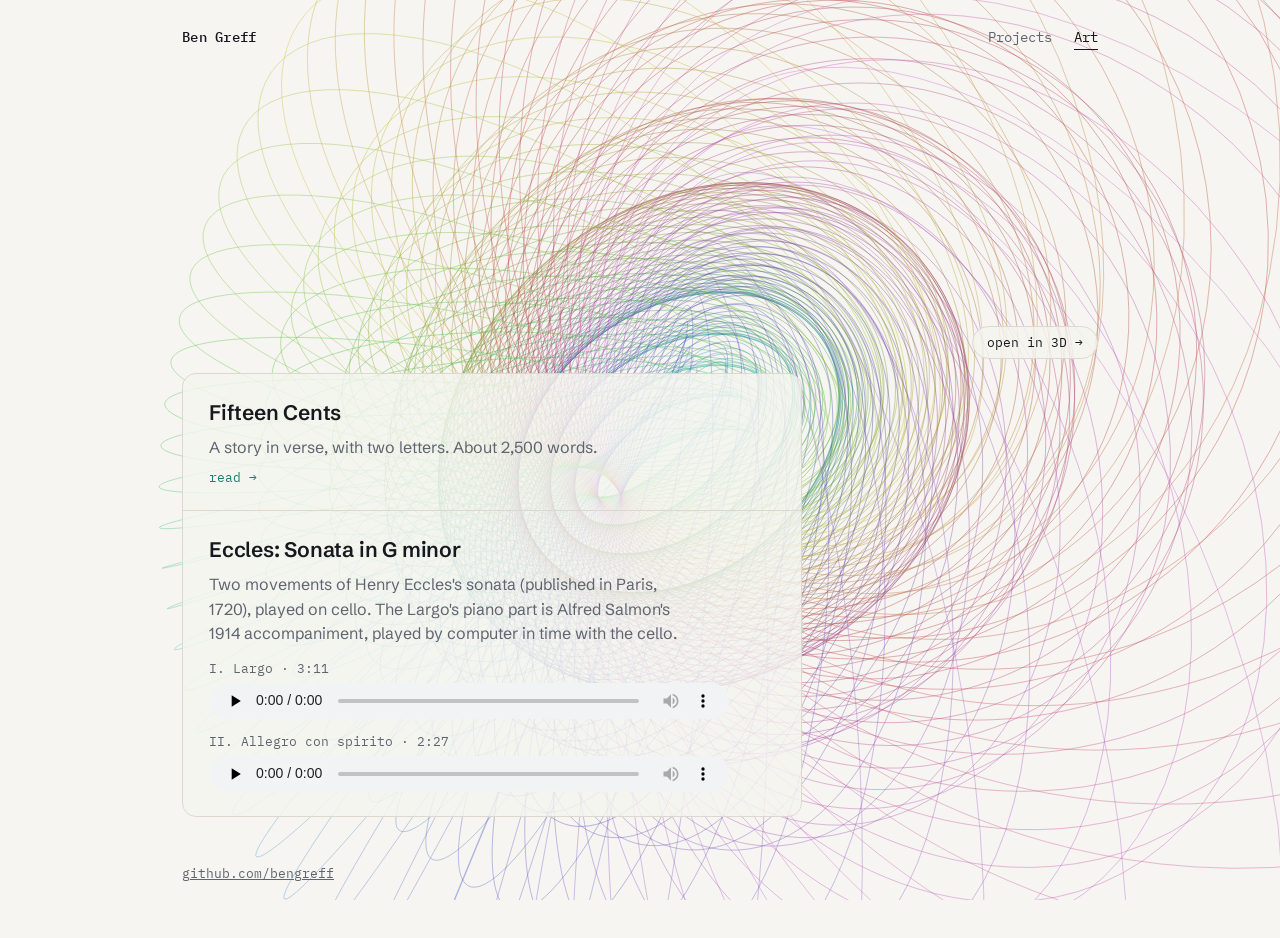
==== art/index.html @ c64afe2f "Rename Fiction & art to Art; add the Eccles cello recordings The section moves from /fiction/ to /ar" ====
<!doctype html>
<html lang="en">
<head>
<meta charset="utf-8">
<meta name="viewport" content="width=device-width, initial-scale=1">
<title>Art · Ben Greff</title>
<meta name="description" content="Art by Ben Greff. Fifteen Cents, a story in verse with two letters, and recordings of Henry Eccles&#x27;s Sonata in G minor on cello.">
<link rel="preconnect" href="https://fonts.googleapis.com">
<link rel="preconnect" href="https://fonts.gstatic.com" crossorigin>
<link rel="stylesheet" href="https://fonts.googleapis.com/css2?family=IBM+Plex+Mono:wght@400;500&family=Schibsted+Grotesk:wght@400;500;600&display=swap">
<link rel="stylesheet" href="/assets/site.css">
</head>
<body>
<header class="top">
  <a class="name" href="/">Ben Greff</a>
  <nav><a href="/">Projects</a><a href="/art/" aria-current="page">Art</a></nav>
</header>

<main>
  <a class="enter" href="/hopf/">open in 3D →</a>
  <ul class="work one">
    <li>
      <h2>Fifteen Cents</h2>
      <p>A story in verse, with two letters. About 2,500 words.</p>
      <div class="links"><a href="/art/fifteen-cents/">read →</a></div>
    </li>
    <li>
      <h2>Eccles: Sonata in G minor</h2>
      <p>Two movements of Henry Eccles&#x27;s sonata (published in Paris, 1720), played on cello. The Largo&#x27;s piano part is Alfred Salmon&#x27;s 1914 accompaniment, played by computer in time with the cello.</p>
      <div class="track"><span>I. Largo · 3:11</span><audio controls preload="none" src="/art/eccles-sonata-g-minor/1-largo.m4a"></audio></div>
      <div class="track"><span>II. Allegro con spirito · 2:27</span><audio controls preload="none" src="/art/eccles-sonata-g-minor/2-allegro.m4a"></audio></div>
    </li>
  </ul>
</main>

<footer><a href="https://github.com/bengreff">github.com/bengreff</a></footer>
<script src="/assets/bg.js"></script>
</body>
</html>
---- assets/site.css ----
:root {
  --bg: #f6f5f1; --fg: #16181d; --muted: #5f646e; --line: #dcd8ce; --accent: #1b7f72;
  --panel: rgba(246, 245, 241, 0.80); --paper: rgba(246, 245, 241, 0.92);
}
@media (prefers-color-scheme: dark) {
  :root {
    --bg: #0b0d12; --fg: #e4e8ee; --muted: #929aa8; --line: #262b38; --accent: #52dcc8;
    --panel: rgba(11, 13, 18, 0.74); --paper: rgba(11, 13, 18, 0.90);
  }
}
* { box-sizing: border-box; }
html { background: var(--bg); }
body { margin: 0; background: transparent; color: var(--fg); min-height: 100vh;
       font: 16px/1.55 "Schibsted Grotesk", system-ui, -apple-system, "Segoe UI", sans-serif; }
#bg { position: fixed; inset: 0; width: 100vw; height: 100vh; z-index: -1; pointer-events: none; display: block; }
a { color: inherit; }

.top { max-width: 980px; margin: 0 auto; padding: 28px 32px 0; display: flex; align-items: baseline; gap: 28px;
       font: 14px "IBM Plex Mono", ui-monospace, monospace; }
.top .name { font-weight: 500; text-decoration: none; margin-right: auto; letter-spacing: 0.02em; }
.top nav { display: flex; gap: 22px; }
.top nav a { text-decoration: none; color: var(--muted); padding-bottom: 3px; border-bottom: 1px solid transparent; }
.top nav a:hover { color: var(--fg); }
.top nav a[aria-current="page"] { color: var(--fg); border-bottom-color: var(--fg); }

main { max-width: 980px; margin: 0 auto; padding: 36vh 32px 40px; }
.work { list-style: none; margin: 0; padding: 0; display: grid; grid-template-columns: 1fr 1fr;
         background: var(--panel); border: 1px solid var(--line); border-radius: 14px; overflow: hidden; }
.work li { padding: 22px 26px 24px; border-top: 1px solid var(--line); }
.work li:nth-child(-n+2) { border-top: 0; }
.work li:nth-child(odd) { border-right: 1px solid var(--line); }
.work.one { grid-template-columns: 1fr; max-width: 620px; }
.work.one li { border-right: 0; }
.work.one li + li { border-top: 1px solid var(--line); }
.track { margin-top: 14px; }
.track span { display: block; margin-bottom: 6px; font: 13px "IBM Plex Mono", ui-monospace, monospace; color: var(--muted); }
.track audio { display: block; width: 100%; max-width: 520px; height: 36px; color-scheme: light dark; }
.work h2 { font-size: 21px; font-weight: 600; letter-spacing: -0.01em; margin: 0 0 6px; }
.work p { margin: 0; color: var(--muted); max-width: 48ch; }
.work.cards li { padding: 0; }
.work .shot { display: block; aspect-ratio: 16 / 10; overflow: hidden; border-bottom: 1px solid var(--line); background: #05070b; }
.work .shot picture { display: contents; }
.work .shot img { display: block; width: 100%; height: 100%; object-fit: cover; }
.work .txt { padding: 20px 26px 24px; }
.enter { display: block; width: max-content; margin: -48px 0 14px auto; padding: 7px 14px; border: 1px solid var(--line);
         border-radius: 999px; background: var(--panel); color: var(--fg); text-decoration: none;
         font: 13px "IBM Plex Mono", ui-monospace, monospace; }
.enter:hover { border-color: var(--fg); }
.links { margin-top: 10px; display: flex; gap: 18px; font: 13px "IBM Plex Mono", ui-monospace, monospace; }
.links a { color: var(--accent); text-decoration: none; }
.links a:hover { text-decoration: underline; }

footer { max-width: 980px; margin: 0 auto; padding: 8px 32px 56px; font: 13px "IBM Plex Mono", ui-monospace, monospace; color: var(--muted); }
footer a { color: var(--muted); }
footer .credit { margin: 10px 0 0; font-size: 11px; opacity: 0.8; }

/* Reading pages */
main.read { padding-top: 64px; }
.paper { background: var(--paper); border: 1px solid var(--line); border-radius: 14px; padding: 48px 40px 56px; }
.paper h1 { font: 600 30px/1.2 "Schibsted Grotesk", system-ui, sans-serif; letter-spacing: -0.01em; text-align: center; margin: 0 0 40px; }
.verse-wrap { overflow-x: auto; }
.verse { width: max-content; margin: 0 auto; text-align: center; white-space: pre;
         font: 15px/1.75 "IBM Plex Mono", ui-monospace, monospace; }
.letter { max-width: 62ch; margin: 56px auto; font-size: 17px; line-height: 1.65; }
.letter p { margin: 0 0 1em; }
.plain .paper { background: none; border: 0; }

/* Interactive view of the background (/hopf/) */
body.viz { overflow: hidden; height: 100vh; }
#viz { position: fixed; inset: 0; width: 100vw; height: 100vh; display: block; touch-action: none; cursor: grab; }
#viz.dragging { cursor: grabbing; }
.viz-back, .viz-controls button { font: 13px "IBM Plex Mono", ui-monospace, monospace; color: var(--fg); background: var(--panel);
         border: 1px solid var(--line); border-radius: 999px; padding: 6px 13px; text-decoration: none; cursor: pointer; }
.viz-back:hover, .viz-controls button:hover { border-color: var(--fg); }
.viz-back { position: fixed; top: 22px; left: 28px; }
.viz-hint { position: fixed; top: 22px; right: 28px; margin: 0; max-width: 56ch; pointer-events: none; padding: 6px 13px;
            background: var(--panel); border: 1px solid var(--line); border-radius: 14px;
            font: 12px/1.5 "IBM Plex Mono", ui-monospace, monospace; color: var(--muted); transition: opacity .8s; }
.viz-hint.gone { opacity: 0; }
.viz-controls { position: fixed; left: 50%; bottom: 18px; transform: translateX(-50%); width: min(1180px, calc(100vw - 32px));
                display: flex; flex-wrap: wrap; align-items: center; gap: 10px 20px; padding: 12px 18px;
                background: var(--panel); border: 1px solid var(--line); border-radius: 14px;
                font: 12px "IBM Plex Mono", ui-monospace, monospace; color: var(--muted);
                -webkit-backdrop-filter: blur(8px); backdrop-filter: blur(8px); }
.viz-controls label { flex: 1 1 96px; min-width: 96px; display: grid; grid-template-columns: 1fr auto; row-gap: 2px; }
.viz-controls output { color: var(--fg); }
.viz-controls input[type=range] { grid-column: 1 / -1; width: 100%; margin: 0; accent-color: var(--accent); }

@media (max-width: 700px) {
  .top { padding: 20px 16px 0; gap: 18px; }
  main { padding: 30vh 16px 32px; }
  main.read { padding-top: 32px; }
  footer { padding: 8px 16px 40px; }
  .work { grid-template-columns: 1fr; }
  .work li, .work li:nth-child(odd) { border-right: 0; padding: 20px 18px 22px; }
  .work li:nth-child(2) { border-top: 1px solid var(--line); }
  .work.cards li, .work.cards li:nth-child(odd) { padding: 0; }
  .work.cards .txt { padding: 18px 18px 22px; }
  .viz-back { top: 14px; left: 16px; }
  .viz-hint { top: 58px; left: 16px; right: auto; }
  .viz-controls { bottom: 10px; width: calc(100vw - 20px); padding: 10px 12px; gap: 8px 14px; }
  .viz-controls label { flex-basis: 27%; min-width: 80px; }
  main.read { padding-left: 10px; padding-right: 10px; }
  .paper { padding: 32px 8px 40px; border-radius: 10px; }
  .letter { font-size: 16px; margin: 40px auto; padding: 0 4px; }
}
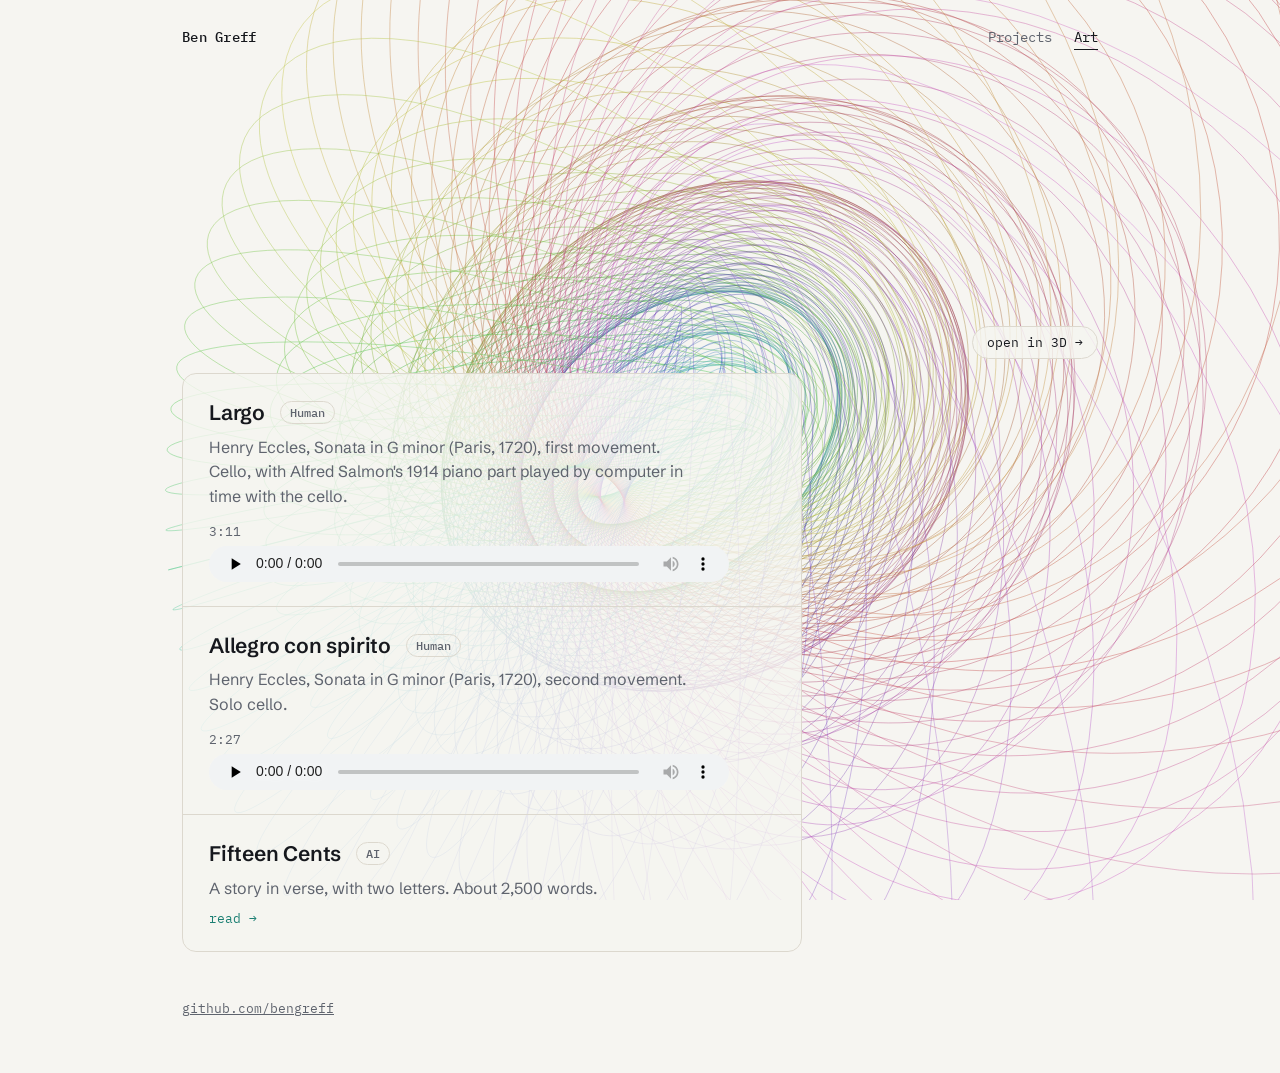
==== commit a87277aa: "Art: one card per piece, recordings first, Human/AI tags Largo and Allegro con spirito get their own" ====
--- a/art/index.html
+++ b/art/index.html
@@ -4,7 +4,7 @@
 <meta charset="utf-8">
 <meta name="viewport" content="width=device-width, initial-scale=1">
 <title>Art · Ben Greff</title>
-<meta name="description" content="Art by Ben Greff. Fifteen Cents, a story in verse with two letters, and recordings of Henry Eccles&#x27;s Sonata in G minor on cello.">
+<meta name="description" content="Art by Ben Greff: cello recordings of the Largo and Allegro con spirito from Henry Eccles&#x27;s Sonata in G minor, and Fifteen Cents, a story in verse with two letters.">
 <link rel="preconnect" href="https://fonts.googleapis.com">
 <link rel="preconnect" href="https://fonts.gstatic.com" crossorigin>
 <link rel="stylesheet" href="https://fonts.googleapis.com/css2?family=IBM+Plex+Mono:wght@400;500&family=Schibsted+Grotesk:wght@400;500;600&display=swap">
@@ -20,15 +20,19 @@
   <a class="enter" href="/hopf/">open in 3D →</a>
   <ul class="work one">
     <li>
-      <h2>Fifteen Cents</h2>
+      <h2>Largo <span class="tag">Human</span></h2>
+      <p>Henry Eccles, Sonata in G minor (Paris, 1720), first movement. Cello, with Alfred Salmon&#x27;s 1914 piano part played by computer in time with the cello.</p>
+      <div class="track"><span>3:11</span><audio controls preload="none" src="/art/eccles-sonata-g-minor/1-largo.m4a"></audio></div>
+    </li>
+    <li>
+      <h2>Allegro con spirito <span class="tag">Human</span></h2>
+      <p>Henry Eccles, Sonata in G minor (Paris, 1720), second movement. Solo cello.</p>
+      <div class="track"><span>2:27</span><audio controls preload="none" src="/art/eccles-sonata-g-minor/2-allegro.m4a"></audio></div>
+    </li>
+    <li>
+      <h2>Fifteen Cents <span class="tag">AI</span></h2>
       <p>A story in verse, with two letters. About 2,500 words.</p>
       <div class="links"><a href="/art/fifteen-cents/">read →</a></div>
-    </li>
-    <li>
-      <h2>Eccles: Sonata in G minor</h2>
-      <p>Two movements of Henry Eccles&#x27;s sonata (published in Paris, 1720), played on cello. The Largo&#x27;s piano part is Alfred Salmon&#x27;s 1914 accompaniment, played by computer in time with the cello.</p>
-      <div class="track"><span>I. Largo · 3:11</span><audio controls preload="none" src="/art/eccles-sonata-g-minor/1-largo.m4a"></audio></div>
-      <div class="track"><span>II. Allegro con spirito · 2:27</span><audio controls preload="none" src="/art/eccles-sonata-g-minor/2-allegro.m4a"></audio></div>
     </li>
   </ul>
 </main>
--- a/assets/site.css
+++ b/assets/site.css
@@ -32,6 +32,8 @@
 .work.one { grid-template-columns: 1fr; max-width: 620px; }
 .work.one li { border-right: 0; }
 .work.one li + li { border-top: 1px solid var(--line); }
+.work h2 .tag { display: inline-block; margin-left: 10px; padding: 1px 9px; border: 1px solid var(--line); border-radius: 999px;
+  font: 500 12px/1.6 "IBM Plex Mono", ui-monospace, monospace; letter-spacing: 0; color: var(--muted); vertical-align: 3px; }
 .track { margin-top: 14px; }
 .track span { display: block; margin-bottom: 6px; font: 13px "IBM Plex Mono", ui-monospace, monospace; color: var(--muted); }
 .track audio { display: block; width: 100%; max-width: 520px; height: 36px; color-scheme: light dark; }
